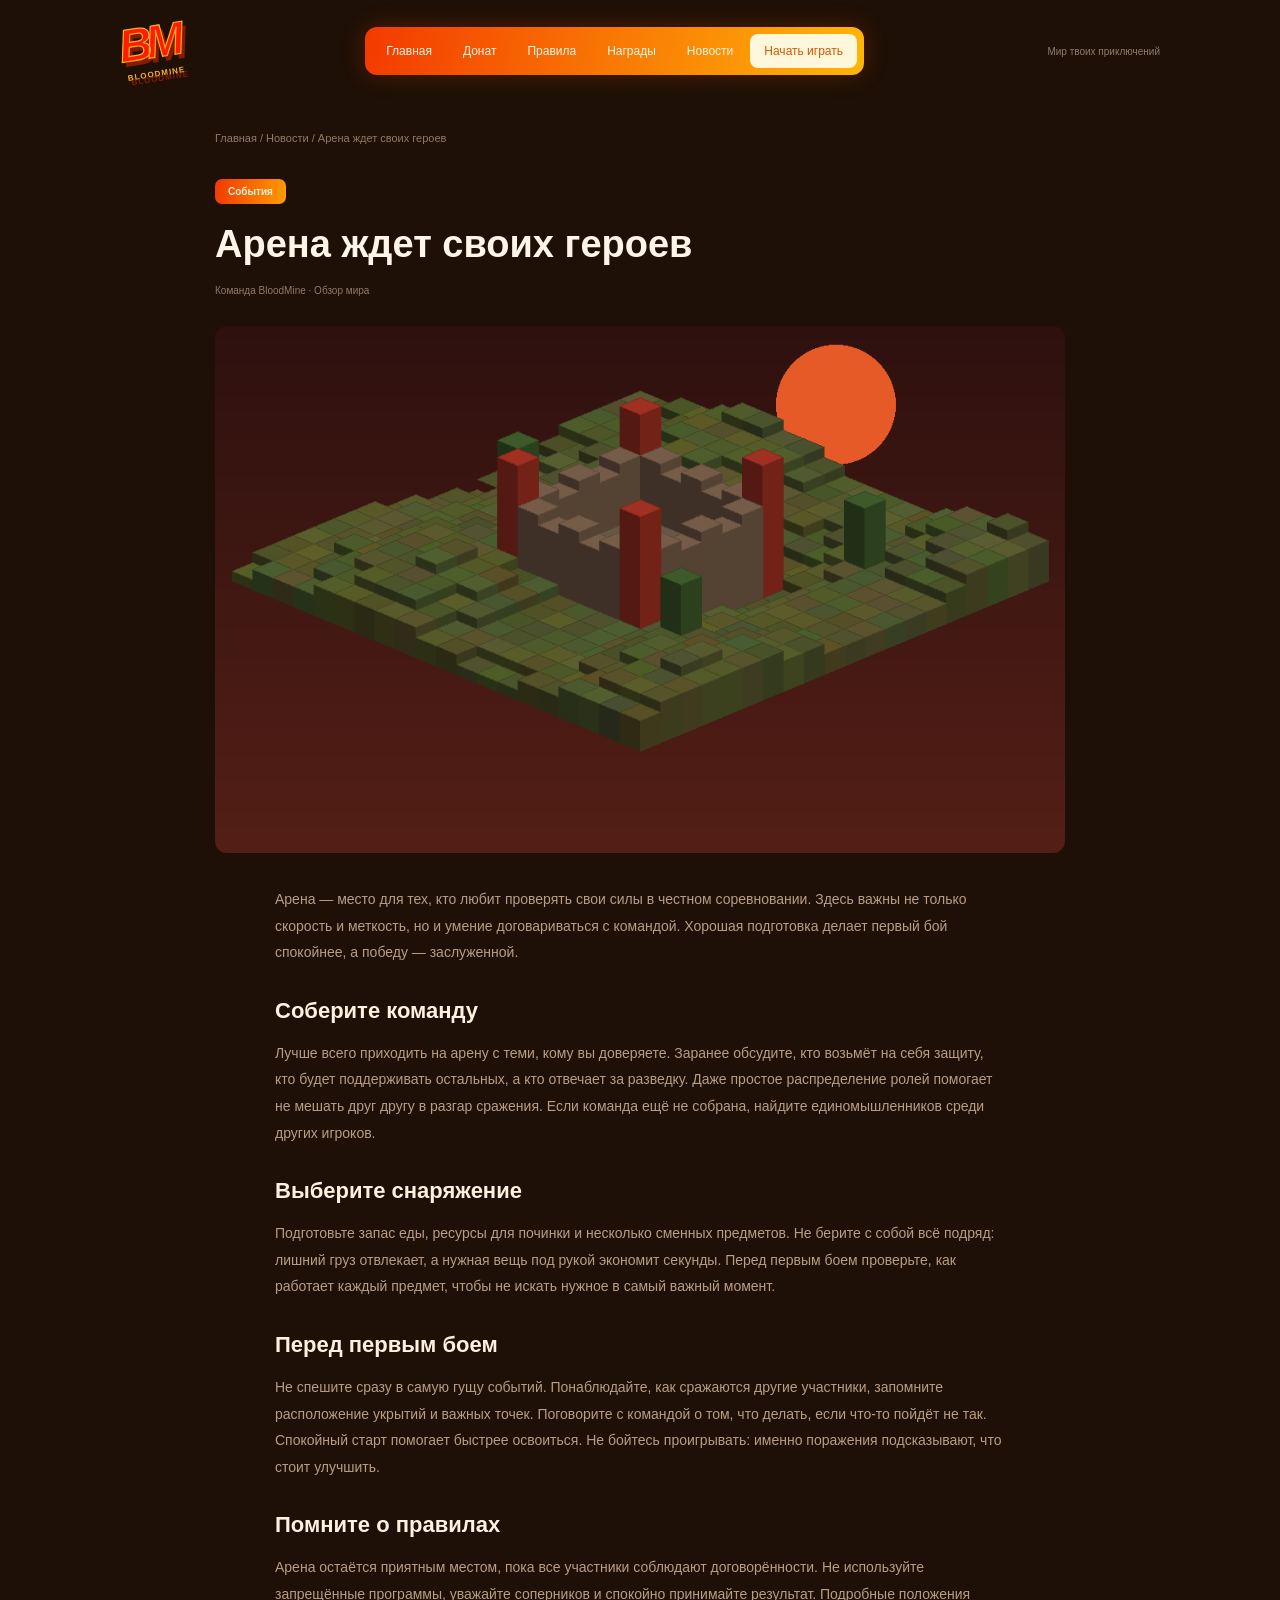
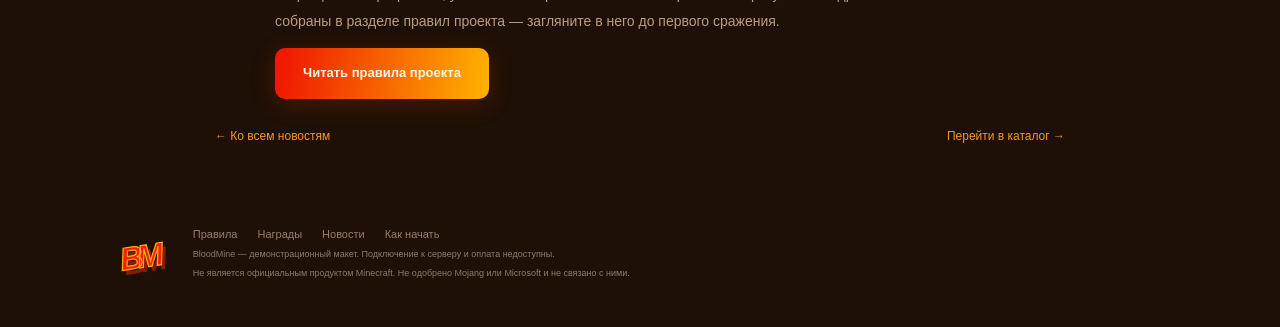
==== article-arena.html @ 1cde095c "Две новые статьи новостей" ====
<!DOCTYPE html>
<html lang="ru">
<head>
  <meta charset="UTF-8">
  <meta name="viewport" content="width=device-width, initial-scale=1">
  <title>Арена ждет своих героев — новости BloodMine</title>
  <meta name="description" content="Как подготовиться к сражениям на арене BloodMine: собрать команду, выбрать снаряжение и помнить о правилах. Обзор для новых игроков.">
  <link rel="icon" href="data:image/svg+xml,%3Csvg xmlns='http://www.w3.org/2000/svg' viewBox='0 0 32 32'%3E%3Crect width='32' height='32' rx='7' fill='%231e1006'/%3E%3Ctext x='16' y='22' font-size='16' font-family='Arial' font-weight='bold' text-anchor='middle' fill='%23ff1b04'%3EBM%3C/text%3E%3C/svg%3E">
  <link rel="stylesheet" href="assets/css/styles.css">
  <script src="assets/js/app.js" defer></script>
</head>
<body>
    <a class="skip-link" href="#main">К основному содержимому</a>
    <header class="header wrap">
      <a class="logo" href="index.html" aria-label="BloodMine — на главную">BM<span>BLOODMINE</span></a>
      <nav class="nav" aria-label="Основное меню">
        <a href="index.html">Главная</a><a href="index.html#shop">Донат</a><a href="rules.html">Правила</a><a href="rewards.html">Награды</a><a href="news.html">Новости</a><a class="nav-light" href="how-to-play.html">Начать играть</a>
      </nav>
      <div class="header-note">Мир твоих приключений</div>
    </header>
    <main id="main">
<div class="wrap article-page"><nav class="breadcrumbs" aria-label="Хлебные крошки"><a href="index.html">Главная</a> / <a href="news.html">Новости</a> / Арена ждет своих героев</nav><span class="pill">События</span><h1>Арена ждет своих героев</h1><p class="article-meta">Команда BloodMine · Обзор мира</p><img class="article-cover" src="assets/images/arena.png" alt="Иллюстрация к статье «Арена ждет своих героев»" fetchpriority="high" decoding="async"><div class="article-body"><p>Арена — место для тех, кто любит проверять свои силы в честном соревновании. Здесь важны не только скорость и меткость, но и умение договариваться с командой. Хорошая подготовка делает первый бой спокойнее, а победу — заслуженной.</p><h2 class="title-sm">Соберите команду</h2><p>Лучше всего приходить на арену с теми, кому вы доверяете. Заранее обсудите, кто возьмёт на себя защиту, кто будет поддерживать остальных, а кто отвечает за разведку. Даже простое распределение ролей помогает не мешать друг другу в разгар сражения. Если команда ещё не собрана, найдите единомышленников среди других игроков.</p><h2 class="title-sm">Выберите снаряжение</h2><p>Подготовьте запас еды, ресурсы для починки и несколько сменных предметов. Не берите с собой всё подряд: лишний груз отвлекает, а нужная вещь под рукой экономит секунды. Перед первым боем проверьте, как работает каждый предмет, чтобы не искать нужное в самый важный момент.</p><h2 class="title-sm">Перед первым боем</h2><p>Не спешите сразу в самую гущу событий. Понаблюдайте, как сражаются другие участники, запомните расположение укрытий и важных точек. Поговорите с командой о том, что делать, если что-то пойдёт не так. Спокойный старт помогает быстрее освоиться. Не бойтесь проигрывать: именно поражения подсказывают, что стоит улучшить.</p><h2 class="title-sm">Помните о правилах</h2><p>Арена остаётся приятным местом, пока все участники соблюдают договорённости. Не используйте запрещённые программы, уважайте соперников и спокойно принимайте результат. Подробные положения собраны в разделе правил проекта — загляните в него до первого сражения.</p><a class="orange" href="rules.html">Читать правила проекта</a></div><div class="article-bottom"><a href="news.html">← Ко всем новостям</a><a href="index.html#shop">Перейти в каталог →</a></div></div>
    </main>
    <footer class="footer wrap">
      <a class="logo small-logo" href="index.html" aria-label="BloodMine — на главную">BM</a>
      <div><nav class="footer-links" aria-label="Ссылки в подвале"><a href="rules.html">Правила</a><a href="rewards.html">Награды</a><a href="news.html">Новости</a><a href="how-to-play.html">Как начать</a></nav>
      <p>BloodMine — демонстрационный макет. Подключение к серверу и оплата недоступны.</p>
      <p>Не является официальным продуктом Minecraft. Не одобрено Mojang или Microsoft и не связано с ними.</p></div>
    </footer>
    <div class="overlay" id="dialog"><div class="modal" role="dialog" aria-modal="true" aria-labelledby="dialog-title"><button type="button" class="modal-close" data-close aria-label="Закрыть окно">×</button><div class="pill">BloodMine</div><h2 id="dialog-title">Информация</h2><p id="dialog-text"></p><button type="button" class="orange" data-close>Понятно</button></div></div>
</body>
</html>
---- assets/css/styles.css ----
* {
    box-sizing: border-box;
}

html {
    scroll-behavior: smooth;
}

body {
    margin: 0;
    color: #fff5e8;
    background: #1e1006;
    font-family: "Trebuchet MS", Arial, sans-serif;
    font-size: 14px;
}

a {
    color: inherit;
    text-decoration: none;
}

button {
    font-family: inherit;
    cursor: pointer;
    border: 0;
    color: white;
}

.wrap {
    width: 100%;
    max-width: 1040px;
    margin: 0 auto;
}

.header {
    height: 102px;
    display: flex;
    align-items: center;
    justify-content: space-between;
}

.logo {
    display: inline-block;
    color: #ff1b04;
    font-family: Impact, "Arial Black", sans-serif;
    font-weight: 900;
    font-style: italic;
    font-size: 46px;
    line-height: .8;
    letter-spacing: -6px;
    transform: rotate(-9deg);
    -webkit-text-stroke: 1.2px #ffb11a;
    text-shadow: 3px 5px #851c00;
}

.logo span {
    display: block;
    font: bold 8px Arial;
    letter-spacing: 1px;
    margin: 9px 0 0 4px;
    -webkit-text-stroke: 0;
    color: #ffaf22;
}

.nav {
    display: flex;
    gap: 3px;
    align-items: center;
    padding: 7px;
    border-radius: 12px;
    background: linear-gradient(100deg,#f33a00,#ffb608);
    box-shadow: 0 0 24px #ff510039;
}

.nav a {
    font-size: 12px;
    padding: 10px 14px;
    border-radius: 8px;
}

.nav a:hover {
    background: #ffffff20;
}

.nav-light {
    background: #fff7db;
    color: #cb5a02;
}

.header-note {
    color: #8f7c6d;
    font-size: 10px;
}

.hero {
    height: 430px;
    position: relative;
    display: flex;
    align-items: center;
}

.hero-copy {
    width: 100%;
    max-width: 500px;
    position: relative;
    z-index: 1;
}

.eyebrow {
    text-transform: uppercase;
    color: #d79562;
    font-size: 10px;
    letter-spacing: 1.6px;
}

h1, h2 {
    font-size: 32px;
    line-height: 1.08;
    margin: 18px 0;
    font-weight: 900;
}

.hero h1 {
    font-size: 40px;
    letter-spacing: -.8px;
}

.hero h1 span {
    color: #fff7e8;
}

.hero p {
    width: 100%;
    max-width: 390px;
    font-size: 13px;
    line-height: 1.6;
    color: #ae9584;
}

.hero-players {
    position: absolute;
    left: 448px;
    top: 8px;
    width: 610px;
    height: auto;
}

.orange {
    display: inline-block;
    text-align: center;
    padding: 13px 28px;
    background: linear-gradient(100deg,#f01a00 5%,#ffb400 100%);
    color: #fff7e8;
    border-radius: 10px;
    font-size: 13px;
    font-weight: bold;
    box-shadow: 0 5px 25px #e9410036;
}

.orange:hover {
    filter: brightness(1.1);
}

.hero-button {
    width: 100%;
    max-width: 345px;
    margin-top: 15px;
}

.hero-button span {
    margin-left: 100px;
}

.section-title {
    text-align: center;
    margin: 22px 0 35px;
}

.pill {
    display: inline-block;
    border-radius: 7px;
    background: linear-gradient(100deg,#f13702,#ff9d00);
    color: #fff1df;
    padding: 7px 13px;
    font-size: 10px;
    font-weight: bold;
}

.section-title h1, .section-title h2 {
    margin: 14px 0 10px;
    font-size: 30px;
}

.section-title p {
    color: #937b67;
    font-size: 11px;
}

.shop-section {
    padding-top: 8px;
}

.store {
    width: 100%;
    max-width: 918px;
    margin: auto;
    padding: 18px;
    border-radius: 20px;
    background: #180c04;
    box-shadow: 0 15px 30px #00000035;
}

.tabs {
    display: flex;
    gap: 7px;
    margin: 0 0 20px 187px;
}

.tab {
    padding: 8px 14px;
    font-size: 13px;
    cursor: pointer;
    color: #8e7869;
    border-radius: 7px;
}

.tab.active {
    background: linear-gradient(100deg,#f52300,#ff8900);
    color: #fff;
}

.store-body {
    display: flex;
    gap: 15px;
}

.store-preview {
    width: 170px;
    text-align: center;
    background: #120a04;
    border-radius: 12px;
    overflow: hidden;
}

.title-sm {
    margin: 16px 0;
    font-size: 17px;
}

.store-preview .title-sm {
    font-size: 15px;
}

.store-preview img {
    width: 175px;
    height: auto;
    margin-left: -4px;
}

.product-column {
    width: 258px;
}

.column-heading {
    background: linear-gradient(100deg,#f52b00,#ff9000);
    padding: 10px;
    border-radius: 8px;
    text-align: center;
    font-size: 12px;
    font-weight: bold;
    margin-bottom: 10px;
}

.column-heading.secondary {
    background: #2b170b;
}

.product-row {
    display: flex;
    justify-content: space-between;
    padding: 10px 12px;
    margin: 5px 0;
    background: #2b190d;
    border-radius: 6px;
    font-size: 12px;
    cursor: pointer;
}

.product-row.chosen {
    background: #6a3f22;
}

.product-row:hover {
    background: #77401b;
}

.product-price {
    color: #baa28b;
    font-size: 11px;
}

.description-column {
    width: 398px;
    padding: 0 5px 18px 4px;
    background: #210f05;
    border-radius: 10px;
}

.description-column .title-sm {
    margin: 25px 20px 12px;
    font-size: 17px;
}

.description-column ul {
    padding: 0 22px 0 38px;
    color: #b8a28d;
    font-size: 12px;
    line-height: 2;
    min-height: 125px;
}

.description-column li span {
    color: #ff9e0b;
}

.term-label {
    font-size: 10px;
    color: #8f7b6b;
    margin: 15px 20px 8px;
}

.terms {
    display: flex;
    gap: 10px;
    font-size: 10px;
    margin: 0 20px 17px;
    color: #917b68;
}

.terms button {
    padding: 7px 10px;
    border-radius: 5px;
    cursor: pointer;
}

.terms .selected {
    background: #ef780a;
    color: #fff;
}

.description-column .orange {
    display: block;
    margin: 0 20px;
    width: calc(100% - 40px);
}

.fineprint {
    color: #8f7b6d;
    font-size: 9px;
    text-align: center;
    margin: 12px 0 0;
}

.news-section {
    padding-top: 70px;
}

.news-grid {
    display: grid;
    grid-template-columns: repeat(3,1fr);
    gap: 20px;
    margin-top: 38px;
}

.news-card {
    background: #28160c;
    border-radius: 12px;
    overflow: hidden;
}

.news-card img {
    width: 100%;
    display: block;
}

.news-copy {
    padding: 20px;
}

.news-copy .title-sm {
    font-size: 18px;
}

.news-copy p {
    color: #9c8270;
    font-size: 12px;
    line-height: 1.7;
}

.news-copy a,.text-link {
    display: inline-block;
    font-size: 12px;
    color: #ff920d;
    margin-top: 10px;
}

.text-link {
    display: block;
    width: max-content;
    margin: 28px auto;
}

.about {
    margin-top: 65px;
    padding: 25px 30px;
    background: #241207;
    border-radius: 14px;
}

.about p {
    color: #917d6b;
    font-size: 11px;
    line-height: 1.7;
}

.about a {
    color: #e68d22;
    font-size: 11px;
}

.footer {
    display: flex;
    gap: 35px;
    padding: 55px 0 40px;
    align-items: center;
}

.small-logo {
    font-size: 32px;
}

.footer-links {
    display: flex;
    gap: 20px;
    font-size: 11px;
    color: #9a7f64;
}

.footer p {
    color: #8c7b6e;
    font-size: 9px;
    margin: 9px 0;
}

.inner-page {
    padding: 15px 50px 55px;
    min-height: 760px;
}

.inner-page .section-title {
    margin-bottom: 45px;
}

.rules-intro {
    color: #a58b76;
    font-size: 12px;
    margin: auto auto 25px;
    width: 100%;
    max-width: 800px;
    line-height: 1.8;
}

.rules-list {
    width: 100%;
    max-width: 800px;
    margin: auto;
}

.rule {
    margin: 10px 0;
    border-radius: 8px;
    overflow: hidden;
    background: #2c190d;
}

.rule-heading {
    display: flex;
    justify-content: space-between;
    padding: 18px 22px;
    font-size: 13px;
    cursor: pointer;
}

.rule-heading b {
    color: #ff8b0b;
    font-size: 18px;
}

.rule-content {
    display: none;
    padding: 8px 22px 25px;
    font-size: 12px;
    color: #aa8b74;
    line-height: 1.9;
}

.rule.open .rule-content {
    display: block;
}

.bottom-help {
    width: 100%;
    max-width: 800px;
    margin: 45px auto;
    padding: 25px;
    background: #261407;
    border-radius: 12px;
}

.bottom-help p {
    font-size: 12px;
    color: #a58b76;
}

.bottom-help .orange {
    margin-top: 12px;
}

.rewards-grid {
    display: grid;
    grid-template-columns: repeat(3,1fr);
    gap: 18px;
}

.reward-card {
    padding: 22px;
    text-align: center;
    border-radius: 12px;
    background: linear-gradient(145deg,#d75519,#f29339);
    position: relative;
}

.reward-number {
    position: absolute;
    top: 18px;
    left: 18px;
    font-size: 11px;
    color: #ffd3a3;
}

.reward-card img {
    display: block;
    width: 160px;
    margin: auto;
}

.reward-card .title-sm {
    margin: 3px 0 10px;
}

.reward-card p {
    font-size: 11px;
    color: #260c03;
    min-height: 30px;
}

.reward-card .orange {
    width: 100%;
    padding: 10px;
}

.reward-banner {
    display: flex;
    gap: 35px;
    padding: 20px 65px;
    margin-top: 45px;
    background: #2b170b;
    border-radius: 15px;
    align-items: center;
}

.reward-banner img {
    width: 140px;
}

.reward-banner p {
    color: #9f816c;
    font-size: 12px;
}

.reward-banner a {
    color: #f99922;
    font-size: 12px;
}

.guide-layout {
    display: flex;
    gap: 50px;
}

.guide-steps {
    width: 100%;
    max-width: 600px;
}

.guide-step {
    margin-bottom: 16px;
    padding: 20px 25px;
    background: #2b180c;
    border-radius: 12px;
}

.guide-step>span {
    color: #ff8908;
    font-size: 11px;
}

.guide-step .title-sm {
    margin: 10px 0;
}

.guide-step p {
    font-size: 12px;
    color: #a88c76;
    line-height: 1.8;
}

.guide-step a {
    color: #ff9517;
    font-size: 12px;
}

.guide-player {
    width: 250px;
    height: auto;
    margin-top: 35px;
}

.guide-note {
    padding: 25px;
    background: #2d180a;
    border-radius: 12px;
    margin: 30px 0;
}

.guide-note p {
    color: #ba9c81;
    font-size: 12px;
    line-height: 1.8;
}

.guide-note .orange {
    margin-top: 12px;
}

.faq {
    margin-top: 45px;
}

.news-wide {
    margin-top: 40px;
    display: flex;
    align-items: center;
    gap: 40px;
    background: #291509;
    padding: 15px 35px;
    border-radius: 16px;
}

.news-wide img {
    width: 360px;
}

.news-wide p {
    color: #a88b72;
    font-size: 12px;
    line-height: 1.8;
}

.news-wide a {
    color: #ff9823;
    font-size: 12px;
}

.article-page {
    width: 100%;
    max-width: 850px;
    padding: 30px 0;
}

.breadcrumbs {
    color: #937963;
    font-size: 11px;
    margin: 0 0 35px;
}

.article-page h1 {
    font-size: 38px;
    margin: 20px 0;
}

.article-meta {
    color: #907a69;
    font-size: 10px;
}

.article-cover {
    width: 100%;
    height: auto;
    border-radius: 12px;
    margin-top: 20px;
}

.article-body {
    width: 100%;
    max-width: 730px;
    margin: 30px auto;
    font-size: 14px;
    line-height: 1.9;
    color: #b99d85;
}

.article-body .title-sm {
    color: #fff1df;
    font-size: 22px;
    margin-top: 32px;
}

.article-body img {
    width: 100%;
    height: auto;
    margin: 20px 0;
}

.article-bottom {
    display: flex;
    justify-content: space-between;
    color: #f8961e;
    font-size: 12px;
}

.overlay {
    position: fixed;
    inset: 0;
    background: #000b;
    z-index: 30;
    display: none;
    align-items: center;
    justify-content: center;
}

.overlay.visible {
    display: flex;
}

.modal {
    width: calc(100% - 32px);
    max-width: 470px;
    padding: 40px;
    border-radius: 15px;
    background: #2b180c;
    position: relative;
    box-shadow: 0 15px 60px #000a;
}

.modal h2 {
    font-size: 26px;
}

.modal p {
    color: #bba087;
    font-size: 13px;
    line-height: 1.8;
}

.modal-close {
    position: absolute;
    right: 20px;
    top: 15px;
    cursor: pointer;
    color: #a78261;
    font-size: 24px;
}

.modal .orange {
    width: 100%;
    margin-top: 20px;
}

.toast {
    position: fixed;
    bottom: 25px;
    left: 45%;
    background: #b64a09;
    padding: 14px 30px;
    border-radius: 8px;
    display: none;
}

.hero-players {
    height: 410px;
    top: 8px;
}

.hero-players img {
    position: absolute;
    width: auto;
}

.hero-back {
    left: -5px;
    top: 55px;
    height: 340px;
}

.hero-front {
    left: 285px;
    top: 0;
    height: 400px;
}

.news-wide>img {
    width: 300px;
    max-height: 300px;
    object-fit: contain;
}


/* ===================== правки после аудита ===================== */

/* доступность */
.skip-link {
    position: absolute;
    left: -9999px;
    top: 0;
    z-index: 60;
    padding: 10px 14px;
    background: #fff7db;
    color: #cb5a02;
    border-radius: 0 0 8px 0;
}

.skip-link:focus {
    left: 0;
}

:focus-visible {
    outline: 2px solid #ffb11a;
    outline-offset: 2px;
}

.tab {
    background: transparent;
    font-family: inherit;
}

.terms button {
    background: transparent;
    font-family: inherit;
    font-size: 12px;
    color: inherit;
}

.product-row {
    width: 100%;
    border: 0;
    color: inherit;
    text-align: left;
    font-family: inherit;
}

.rule-heading {
    width: 100%;
    border: 0;
    background: transparent;
    color: inherit;
    text-align: left;
    font-family: inherit;
}

.modal-close {
    background: transparent;
    border: 0;
    line-height: 1;
    padding: 4px 8px;
}

.title-sm {
    font-weight: bold;
    line-height: normal;
}

.news-card:hover,
.reward-card:hover {
    box-shadow: 0 0 16px #ff5a0026;
}

img {
    max-width: 100%;
}

/* планшет и узкий десктоп */
@media (max-width: 1072px) {
    .wrap,
    .inner-page {
        padding-left: 16px;
        padding-right: 16px;
    }

    .hero {
        overflow: hidden;
    }
}

/* планшет и телефон */
@media (max-width: 900px) {
    body {
        font-size: 16px;
    }

    .header {
        height: auto;
        flex-direction: column;
        align-items: flex-start;
        gap: 12px;
        padding-top: 14px;
        padding-bottom: 14px;
    }

    .nav {
        flex-wrap: wrap;
        width: 100%;
    }

    .nav a {
        font-size: 14px;
        padding: 10px 12px;
    }

    .header-note {
        display: none;
    }

    .hero {
        height: auto;
        flex-direction: column;
        align-items: stretch;
        padding-top: 10px;
    }

    .hero-copy,
    .hero p,
    .hero-button {
        max-width: none;
    }

    .hero h1 {
        font-size: 32px;
    }

    .hero p {
        font-size: 15px;
    }

    .hero-button span {
        margin-left: 48px;
    }

    .hero-players {
        position: relative;
        left: auto;
        top: auto;
        width: 100%;
        height: 300px;
        margin-top: 10px;
    }

    .hero-back {
        left: 0;
        top: 40px;
        height: 240px;
    }

    .hero-front {
        left: auto;
        right: 8%;
        top: 0;
        height: 290px;
    }

    .store {
        padding: 12px;
    }

    .tabs {
        margin: 0 0 16px;
        flex-wrap: wrap;
    }

    .store-body {
        flex-direction: column;
    }

    .store-preview,
    .product-column,
    .description-column {
        width: 100%;
    }

    .store-preview img {
        display: block;
        width: auto;
        max-width: 100%;
        max-height: 220px;
        margin: 0 auto;
    }

    .news-grid,
    .rewards-grid {
        grid-template-columns: repeat(2, 1fr);
    }

    .inner-page {
        min-height: 0;
    }

    .guide-layout {
        flex-direction: column;
        gap: 20px;
    }

    .guide-player {
        align-self: center;
        margin-top: 0;
    }

    .news-wide {
        flex-direction: column;
        align-items: flex-start;
        gap: 20px;
        padding: 16px;
    }

    .news-wide > img {
        width: 100%;
        max-width: 300px;
    }

    .reward-banner {
        flex-direction: column;
        align-items: flex-start;
        gap: 20px;
        padding: 20px;
    }

    .footer {
        flex-direction: column;
        align-items: flex-start;
        gap: 16px;
        padding: 32px 16px;
    }

    .footer-links {
        flex-wrap: wrap;
        gap: 12px 20px;
    }

    .article-body {
        font-size: 16px;
    }

    /* минимальные размеры текста: не мельче 14px */
    .section-title p,
    .news-copy p,
    .news-copy a,
    .text-link,
    .rules-intro,
    .rule-heading,
    .rule-content,
    .guide-step p,
    .guide-step a,
    .guide-note p,
    .bottom-help p,
    .reward-card p,
    .reward-banner p,
    .reward-banner a,
    .news-wide p,
    .news-wide a,
    .about p,
    .about a,
    .footer p,
    .footer-links,
    .fineprint,
    .term-label,
    .terms button,
    .article-meta,
    .breadcrumbs,
    .article-bottom,
    .eyebrow,
    .pill,
    .tab,
    .column-heading,
    .product-row,
    .product-price,
    .description-column ul {
        font-size: 14px;
    }
}

/* телефон */
@media (max-width: 600px) {
    .news-grid,
    .rewards-grid {
        grid-template-columns: 1fr;
    }

    .hero h1 {
        font-size: 28px;
    }

    .section-title h1,
    .section-title h2 {
        font-size: 26px;
    }

    .article-page h1 {
        font-size: 28px;
    }

    .hero-players {
        height: 260px;
    }

    .hero-back {
        height: 200px;
    }

    .hero-front {
        height: 250px;
    }

    .description-column .title-sm {
        margin-left: 12px;
        margin-right: 12px;
    }

    .description-column ul {
        padding-left: 30px;
        padding-right: 12px;
    }

    .logo {
        font-size: 40px;
    }

    .modal {
        padding: 28px 20px;
    }

    .article-bottom {
        flex-direction: column;
        gap: 12px;
    }
}
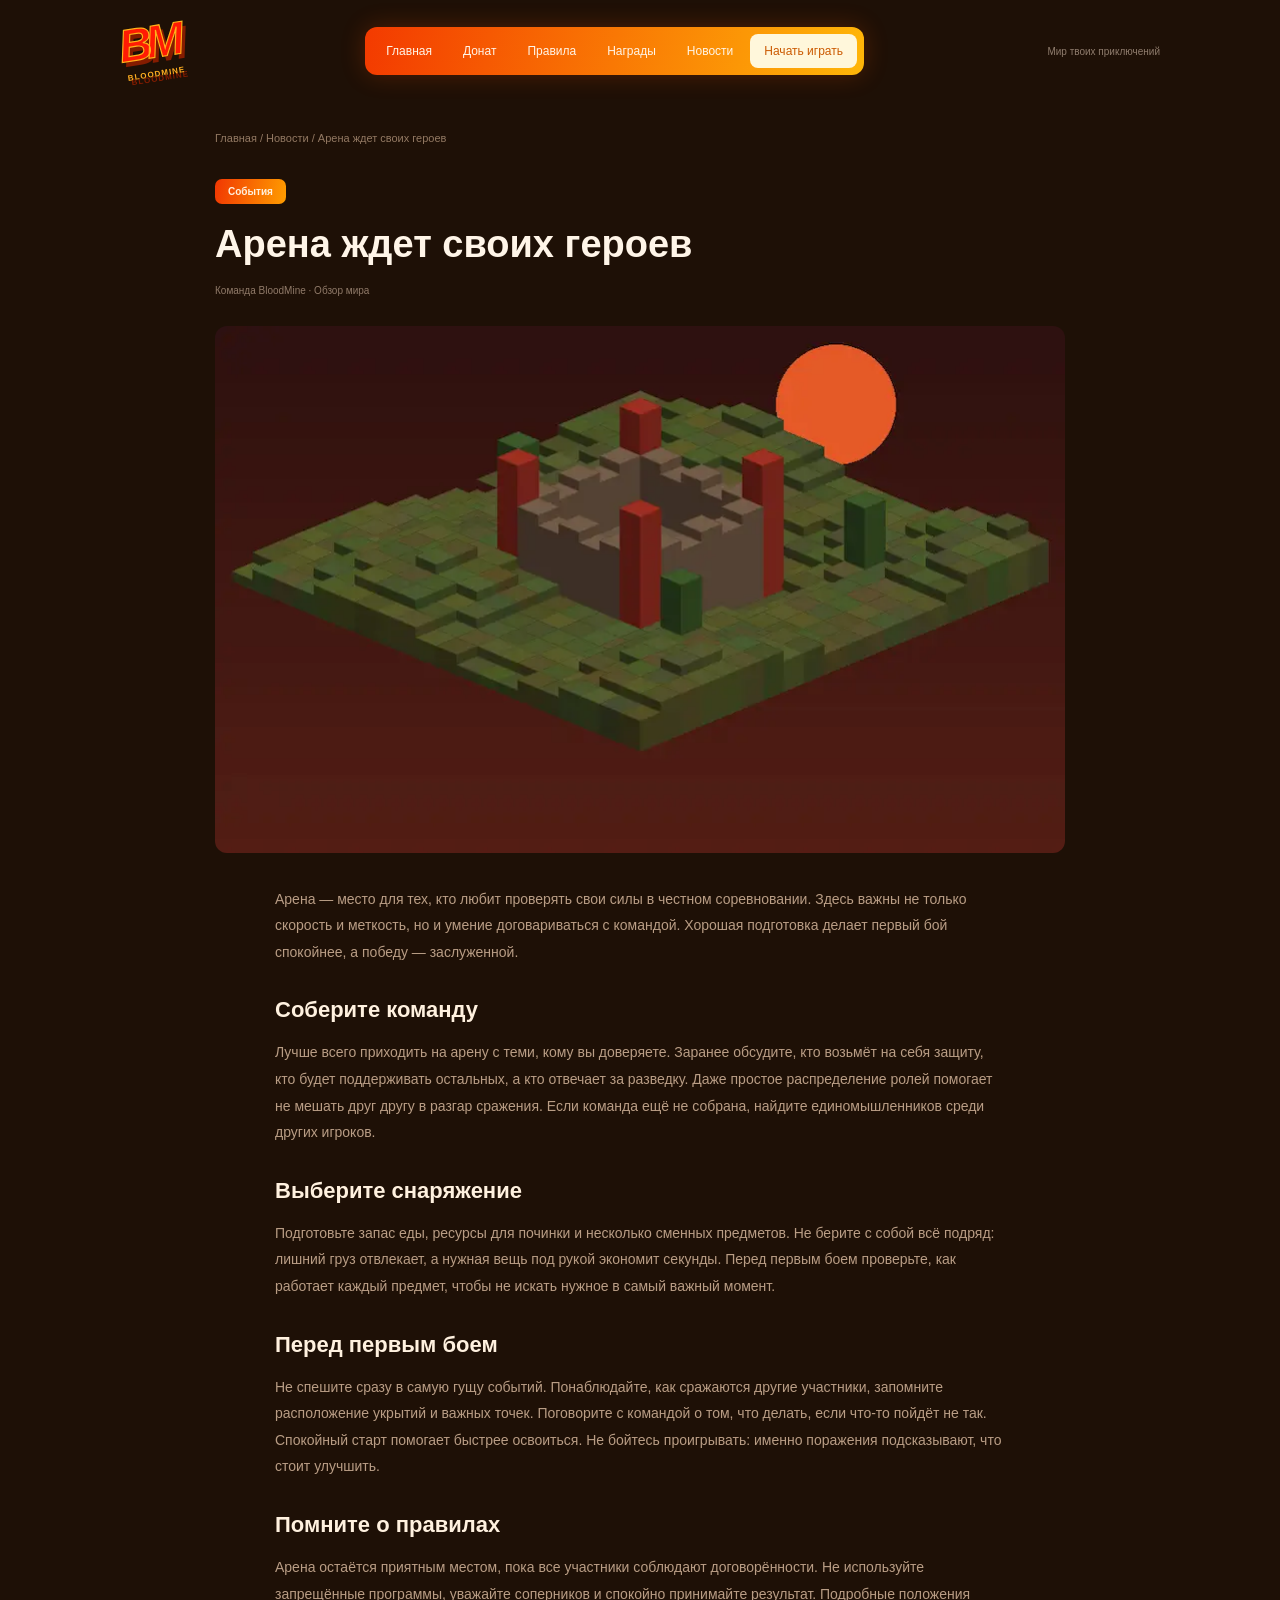
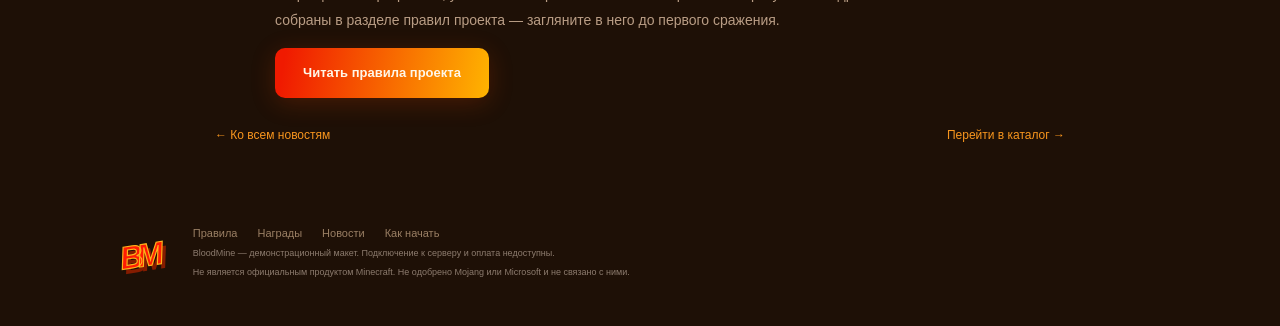
==== commit 793223a2: "Оптимизация изображений: PNG → WebP, width/height" ====
--- a/article-arena.html
+++ b/article-arena.html
@@ -19,7 +19,7 @@
       <div class="header-note">Мир твоих приключений</div>
     </header>
     <main id="main">
-<div class="wrap article-page"><nav class="breadcrumbs" aria-label="Хлебные крошки"><a href="index.html">Главная</a> / <a href="news.html">Новости</a> / Арена ждет своих героев</nav><span class="pill">События</span><h1>Арена ждет своих героев</h1><p class="article-meta">Команда BloodMine · Обзор мира</p><img class="article-cover" src="assets/images/arena.png" alt="Иллюстрация к статье «Арена ждет своих героев»" fetchpriority="high" decoding="async"><div class="article-body"><p>Арена — место для тех, кто любит проверять свои силы в честном соревновании. Здесь важны не только скорость и меткость, но и умение договариваться с командой. Хорошая подготовка делает первый бой спокойнее, а победу — заслуженной.</p><h2 class="title-sm">Соберите команду</h2><p>Лучше всего приходить на арену с теми, кому вы доверяете. Заранее обсудите, кто возьмёт на себя защиту, кто будет поддерживать остальных, а кто отвечает за разведку. Даже простое распределение ролей помогает не мешать друг другу в разгар сражения. Если команда ещё не собрана, найдите единомышленников среди других игроков.</p><h2 class="title-sm">Выберите снаряжение</h2><p>Подготовьте запас еды, ресурсы для починки и несколько сменных предметов. Не берите с собой всё подряд: лишний груз отвлекает, а нужная вещь под рукой экономит секунды. Перед первым боем проверьте, как работает каждый предмет, чтобы не искать нужное в самый важный момент.</p><h2 class="title-sm">Перед первым боем</h2><p>Не спешите сразу в самую гущу событий. Понаблюдайте, как сражаются другие участники, запомните расположение укрытий и важных точек. Поговорите с командой о том, что делать, если что-то пойдёт не так. Спокойный старт помогает быстрее освоиться. Не бойтесь проигрывать: именно поражения подсказывают, что стоит улучшить.</p><h2 class="title-sm">Помните о правилах</h2><p>Арена остаётся приятным местом, пока все участники соблюдают договорённости. Не используйте запрещённые программы, уважайте соперников и спокойно принимайте результат. Подробные положения собраны в разделе правил проекта — загляните в него до первого сражения.</p><a class="orange" href="rules.html">Читать правила проекта</a></div><div class="article-bottom"><a href="news.html">← Ко всем новостям</a><a href="index.html#shop">Перейти в каталог →</a></div></div>
+<div class="wrap article-page"><nav class="breadcrumbs" aria-label="Хлебные крошки"><a href="index.html">Главная</a> / <a href="news.html">Новости</a> / Арена ждет своих героев</nav><span class="pill">События</span><h1>Арена ждет своих героев</h1><p class="article-meta">Команда BloodMine · Обзор мира</p><img width="849" height="526" class="article-cover" src="assets/images/arena.webp" alt="Иллюстрация к статье «Арена ждет своих героев»" fetchpriority="high" decoding="async"><div class="article-body"><p>Арена — место для тех, кто любит проверять свои силы в честном соревновании. Здесь важны не только скорость и меткость, но и умение договариваться с командой. Хорошая подготовка делает первый бой спокойнее, а победу — заслуженной.</p><h2 class="title-sm">Соберите команду</h2><p>Лучше всего приходить на арену с теми, кому вы доверяете. Заранее обсудите, кто возьмёт на себя защиту, кто будет поддерживать остальных, а кто отвечает за разведку. Даже простое распределение ролей помогает не мешать друг другу в разгар сражения. Если команда ещё не собрана, найдите единомышленников среди других игроков.</p><h2 class="title-sm">Выберите снаряжение</h2><p>Подготовьте запас еды, ресурсы для починки и несколько сменных предметов. Не берите с собой всё подряд: лишний груз отвлекает, а нужная вещь под рукой экономит секунды. Перед первым боем проверьте, как работает каждый предмет, чтобы не искать нужное в самый важный момент.</p><h2 class="title-sm">Перед первым боем</h2><p>Не спешите сразу в самую гущу событий. Понаблюдайте, как сражаются другие участники, запомните расположение укрытий и важных точек. Поговорите с командой о том, что делать, если что-то пойдёт не так. Спокойный старт помогает быстрее освоиться. Не бойтесь проигрывать: именно поражения подсказывают, что стоит улучшить.</p><h2 class="title-sm">Помните о правилах</h2><p>Арена остаётся приятным местом, пока все участники соблюдают договорённости. Не используйте запрещённые программы, уважайте соперников и спокойно принимайте результат. Подробные положения собраны в разделе правил проекта — загляните в него до первого сражения.</p><a class="orange" href="rules.html">Читать правила проекта</a></div><div class="article-bottom"><a href="news.html">← Ко всем новостям</a><a href="index.html#shop">Перейти в каталог →</a></div></div>
     </main>
     <footer class="footer wrap">
       <a class="logo small-logo" href="index.html" aria-label="BloodMine — на главную">BM</a>
--- a/assets/css/styles.css
+++ b/assets/css/styles.css
@@ -897,6 +897,7 @@
 
 img {
     max-width: 100%;
+    height: auto;
 }
 
 /* планшет и узкий десктоп */
